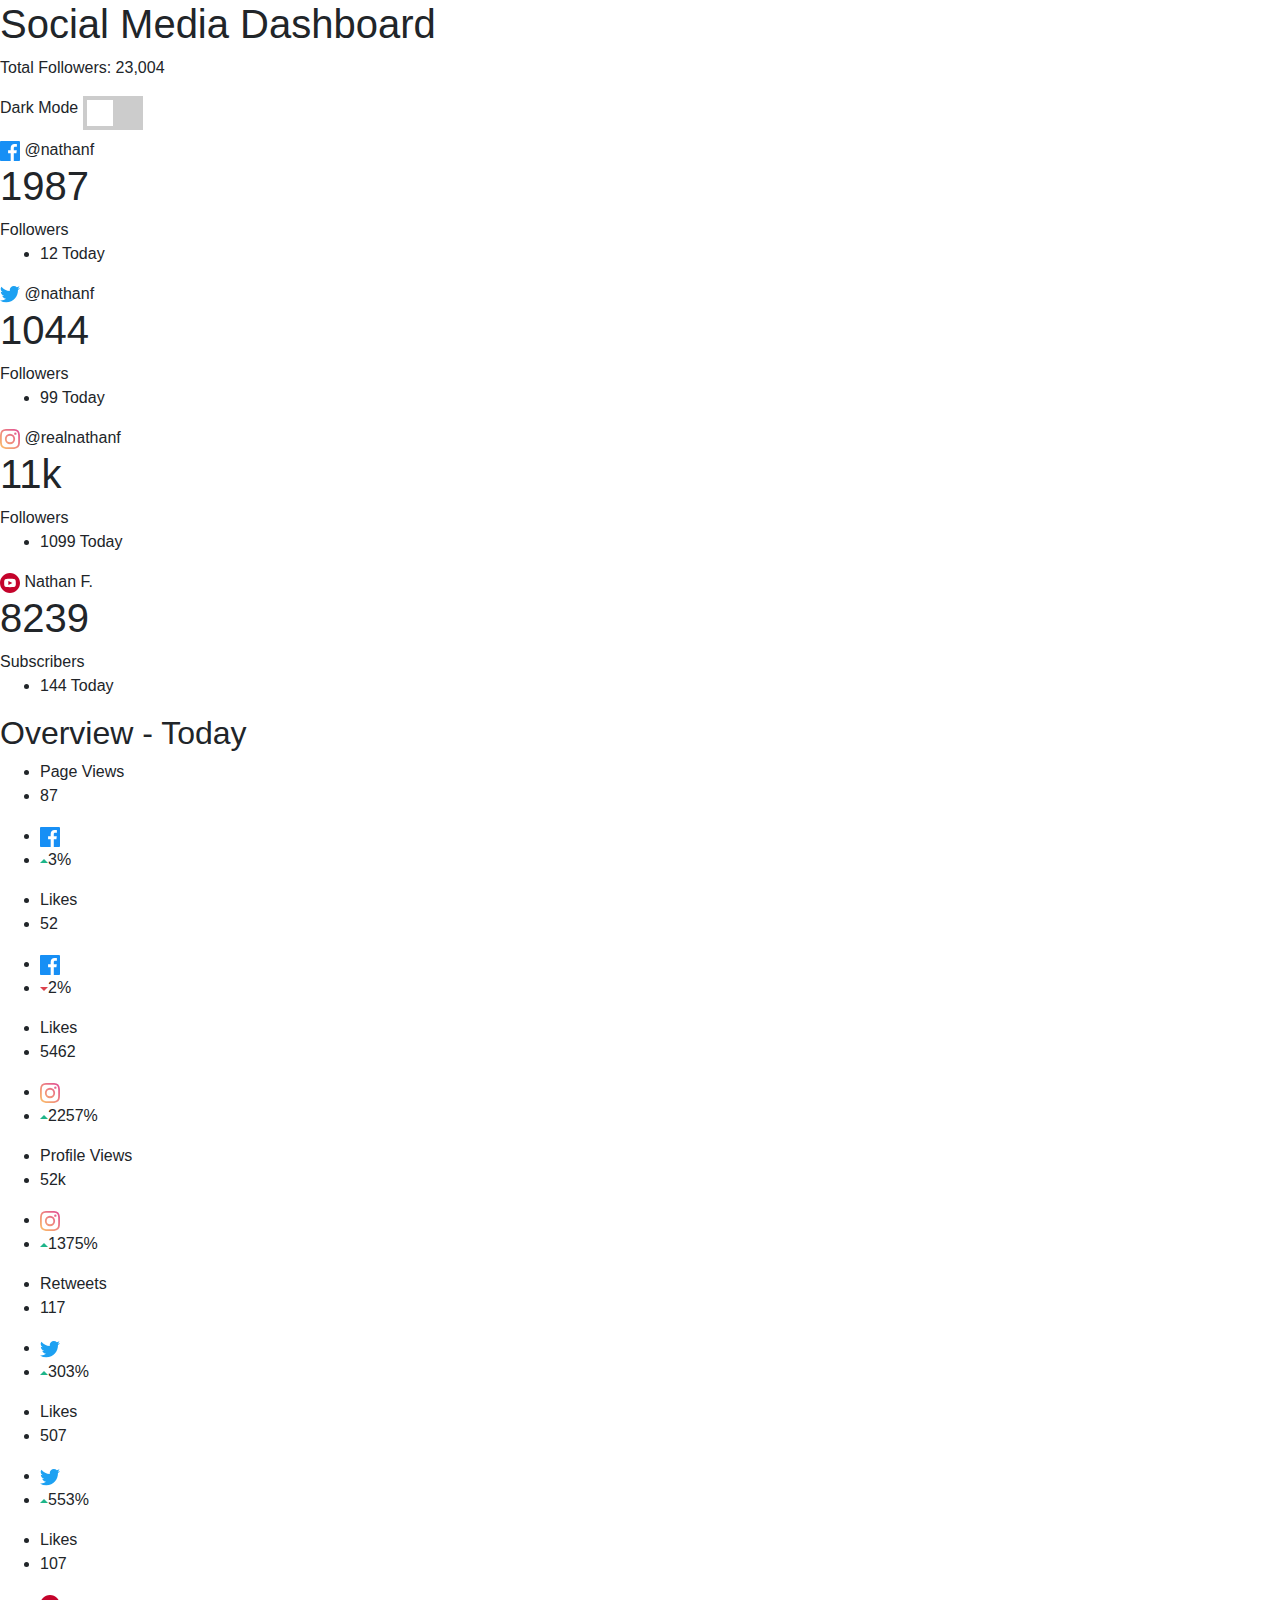
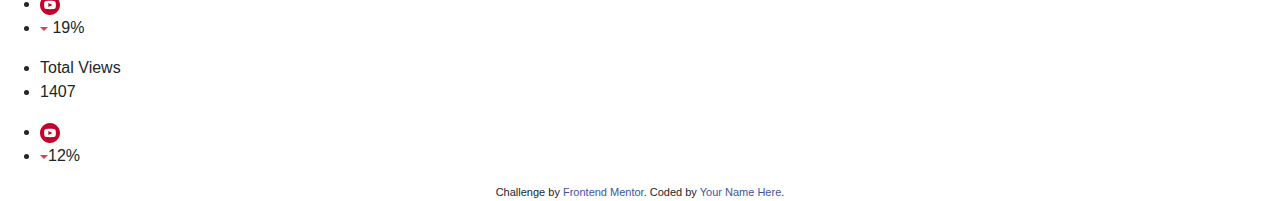
==== index.html @ 56455c92 "Complete html part of challenge" ====
<!DOCTYPE html>
<html lang="en">

<head>
  <meta charset="UTF-8">
  <meta name="viewport" content="width=device-width, initial-scale=1.0"> <!-- displays site properly based on user's device -->

  <link rel="icon" type="image/png" sizes="32x32" href="./images/favicon-32x32.png">

  <title>Frontend Mentor | [Challenge Name Here]</title>

  <!-- Feel free to remove these styles or customise in your own stylesheet 👍 -->

  <link rel="stylesheet" href="https://stackpath.bootstrapcdn.com/bootstrap/4.4.1/css/bootstrap.min.css" integrity="sha384-Vkoo8x4CGsO3+Hhxv8T/Q5PaXtkKtu6ug5TOeNV6gBiFeWPGFN9MuhOf23Q9Ifjh" crossorigin="anonymous">
  <link rel="stylesheet" href="css/styles.css">
</head>

<body>

  <h1>Social Media Dashboard</h1>
  <p>Total Followers: 23,004</p>
  Dark Mode
  <label class="switch">
    <input type="checkbox">
    <span class="slider round"></span>
  </label>


  <div class="">
    <div class="">

      <div class="">
        <img src="images\icon-facebook.svg" alt="">
        @nathanf
      </div>

      <div class="">
        <h1>1987</h1>
        Followers
      </div>
      <div class="">
        <ul>
          <li> 12 Today </li>
        </ul>

      </div>


    </div>

    <div class="">
      <div class="">
        <img src="images\icon-twitter.svg" alt="">
        @nathanf
      </div>

      <h1>1044</h1>
      Followers
      <ul>
        <li>99 Today</li>
      </ul>

    </div>

    <div class="">

      <div class="">
        <img src="images\icon-instagram.svg" alt="">
        @realnathanf
      </div>
      <div class="">
        <h1>11k</h1>
        Followers
      </div>
      <div class="">
        <ul>
          <li>1099 Today </li>
        </ul>
      </div>


    </div>

    <div class="">

      <div class="">
        <img src="images\icon-youtube.svg" alt="">
        Nathan F.
      </div>

      <div class="">
        <h1>8239</h1>
        Subscribers
      </div>
      <div class="">
        <ul>
          <li>144 Today </li>
        </ul>
      </div>

    </div>

  </div>


  <h2>Overview - Today</h2>
  <div class="">
    <div class="">
      <div class="">
        <ul>
          <li>Page Views</li>
          <li>87</li>
        </ul>
      </div>
      <div class="">
        <ul>
          <li><img src="images\icon-facebook.svg" alt=""></li>
          <li><img src="images\icon-up.svg" alt="">3%</li>
        </ul>
      </div>


    </div>
    <div class="">
      <div class="">
        <ul>
          <li>Likes</li>
          <li>52</li>
        </ul>
      </div>
      <div class="">
        <ul >
          <li><img src="images\icon-facebook.svg" alt=""></li>
          <li><img src="images\icon-down.svg" alt="">2%</li>
        </ul>
      </div>

    </div>
    <div class="">
      <div class="">
        <ul>
          <li>Likes</li>
          <li>5462</li>
        </ul>
      </div>
      <div class="">
        <ul>
          <li><img src="images\icon-instagram.svg" alt=""></li>
          <li><img src="images\icon-up.svg" alt="">2257%</li>
        </ul>
      </div>

    </div>
    <div class="">
      <div class="">
        <ul>
          <li> Profile Views</li>
          <li>52k</li>
        </ul>
      </div>
      <div class="">
        <ul>
          <li><img src="images\icon-instagram.svg" alt=""></li>
          <li><img src="images\icon-up.svg" alt="">1375%</li>
        </ul>
      </div>
    </div>
  </div>
  <div class="">
    <div class="">
      <div class="">
        <ul>
          <li>Retweets</li>
          <li>117</li>
        </ul>
      </div>
      <div class="">
        <ul>
          <li><img src="images\icon-twitter.svg" alt=""></li>
          <li><img src="images\icon-up.svg" alt="">303%</li>
        </ul>
      </div>

    </div>
    <div class="">
      <div class="">
        <ul>
          <li> Likes</li>
          <li>507</li>
        </ul>
      </div>
      <div class="">
        <ul>
          <li><img src="images\icon-twitter.svg" alt=""></li>
          <li><img src="images\icon-up.svg" alt="">553%</li>
        </ul>
      </div>

    </div>

    <div class="">
      <div class="">
        <ul>
          <li>Likes</li>
          <li>107</li>
        </ul>
      </div>
      <div class="">
        <ul>
          <li><img src="images\icon-youtube.svg" alt=""></li>
          <li><img src="images\icon-down.svg" alt=""> 19%</li>
        </ul>
      </div>

    </div>
    <div class="">
      <div class="">
        <ul>
          <li>Total Views</li>
          <li> 1407</li>
        </ul>

      </div>
      <div class="">
        <ul>
          <li><img src="images\icon-youtube.svg" alt=""></li>
          <li><img src="images\icon-down.svg" alt="">12%</li>
        </ul>


      </div>

    </div>
  </div>

  <div class="attribution">
    Challenge by <a href="https://www.frontendmentor.io?ref=challenge" target="_blank">Frontend Mentor</a>.
    Coded by <a href="#">Your Name Here</a>.
  </div>
</body>

</html>
---- css/styles.css ----
.switch{
  position: relative;
  display: inline-block;
  width: 60px;
  height: 34px;
}
.switch input{
  opacity: 0;
  width: 0;
  height: 0;
}
.slider{
  position: absolute;
  cursor: pointer;
  top: 0;
  left: 0;
  right: 0;
  bottom: 0;
  background-color: #ccc;
  -webkit*transition: .4s;
  transition: .4s;
}
.slider:before {
  position: absolute;
  content: "";
  height: 26px;
  width: 26px;
  left: 4px;
  bottom: 4px;
  background-color: white;
  -webkit-transition: .4s;
  transition: .4s;
}



.attribution {
  font-size: 11px;
  text-align: center;
}

.attribution a {
  color: hsl(228, 45%, 44%);
}
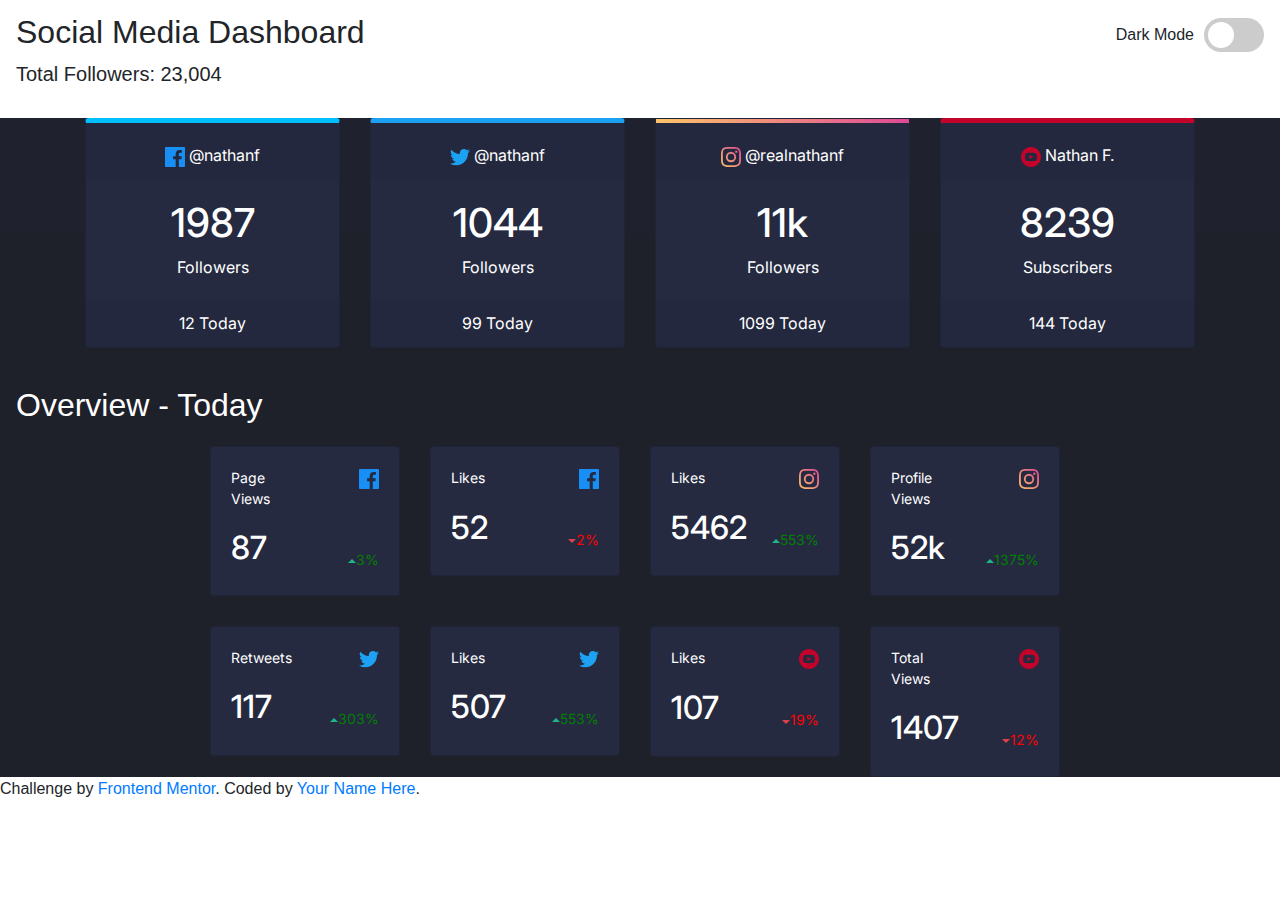
==== commit c0d386a1: "Make Overview-Today" ====
--- a/index.html
+++ b/index.html
@@ -13,230 +13,315 @@
 
   <link rel="stylesheet" href="https://stackpath.bootstrapcdn.com/bootstrap/4.4.1/css/bootstrap.min.css" integrity="sha384-Vkoo8x4CGsO3+Hhxv8T/Q5PaXtkKtu6ug5TOeNV6gBiFeWPGFN9MuhOf23Q9Ifjh" crossorigin="anonymous">
   <link rel="stylesheet" href="css/styles.css">
+  <!-- Google font -->
+  <link href="https://fonts.googleapis.com/css2?family=Inter&display=swap" rel="stylesheet">
+
 </head>
 
 <body>
-
-  <h1>Social Media Dashboard</h1>
-  <p>Total Followers: 23,004</p>
-  Dark Mode
-  <label class="switch">
-    <input type="checkbox">
-    <span class="slider round"></span>
-  </label>
-
-
-  <div class="">
-    <div class="">
-
-      <div class="">
-        <img src="images\icon-facebook.svg" alt="">
-        @nathanf
-      </div>
-
-      <div class="">
-        <h1>1987</h1>
-        Followers
-      </div>
-      <div class="">
-        <ul>
-          <li> 12 Today </li>
-        </ul>
-
-      </div>
-
-
-    </div>
-
-    <div class="">
-      <div class="">
-        <img src="images\icon-twitter.svg" alt="">
-        @nathanf
-      </div>
-
-      <h1>1044</h1>
-      Followers
-      <ul>
-        <li>99 Today</li>
-      </ul>
-
-    </div>
-
-    <div class="">
-
-      <div class="">
-        <img src="images\icon-instagram.svg" alt="">
-        @realnathanf
-      </div>
-      <div class="">
-        <h1>11k</h1>
-        Followers
-      </div>
-      <div class="">
-        <ul>
-          <li>1099 Today </li>
-        </ul>
-      </div>
-
-
-    </div>
-
-    <div class="">
-
-      <div class="">
-        <img src="images\icon-youtube.svg" alt="">
-        Nathan F.
-      </div>
-
-      <div class="">
-        <h1>8239</h1>
-        Subscribers
-      </div>
-      <div class="">
-        <ul>
-          <li>144 Today </li>
-        </ul>
-      </div>
-
-    </div>
-
+  <!-- <div class="nav"> -->
+  <div class="navbar">
+    <span class="navbar-brand">
+      <h2 class="brand">Social Media Dashboard</h2>
+      <p>Total Followers: 23,004</p>
+    </span>
+    <form class="form-inline" action="index.html" method="post">
+      <!-- <span >Dark Mode</span> -->
+      <span class="titleBtn">Dark Mode</span>
+      <label class="switch">
+        <input type="checkbox">
+        <span class="slider round"></span>
+      </label>
   </div>
-
-
-  <h2>Overview - Today</h2>
-  <div class="">
-    <div class="">
-      <div class="">
-        <ul>
-          <li>Page Views</li>
-          <li>87</li>
-        </ul>
-      </div>
-      <div class="">
-        <ul>
-          <li><img src="images\icon-facebook.svg" alt=""></li>
-          <li><img src="images\icon-up.svg" alt="">3%</li>
-        </ul>
-      </div>
-
-
-    </div>
-    <div class="">
-      <div class="">
-        <ul>
-          <li>Likes</li>
-          <li>52</li>
-        </ul>
-      </div>
-      <div class="">
-        <ul >
-          <li><img src="images\icon-facebook.svg" alt=""></li>
-          <li><img src="images\icon-down.svg" alt="">2%</li>
-        </ul>
-      </div>
-
-    </div>
-    <div class="">
-      <div class="">
-        <ul>
-          <li>Likes</li>
-          <li>5462</li>
-        </ul>
-      </div>
-      <div class="">
-        <ul>
-          <li><img src="images\icon-instagram.svg" alt=""></li>
-          <li><img src="images\icon-up.svg" alt="">2257%</li>
-        </ul>
-      </div>
-
-    </div>
-    <div class="">
-      <div class="">
-        <ul>
-          <li> Profile Views</li>
-          <li>52k</li>
-        </ul>
-      </div>
-      <div class="">
-        <ul>
-          <li><img src="images\icon-instagram.svg" alt=""></li>
-          <li><img src="images\icon-up.svg" alt="">1375%</li>
-        </ul>
-      </div>
-    </div>
-  </div>
-  <div class="">
-    <div class="">
-      <div class="">
-        <ul>
-          <li>Retweets</li>
-          <li>117</li>
-        </ul>
-      </div>
-      <div class="">
-        <ul>
-          <li><img src="images\icon-twitter.svg" alt=""></li>
-          <li><img src="images\icon-up.svg" alt="">303%</li>
-        </ul>
-      </div>
-
-    </div>
-    <div class="">
-      <div class="">
-        <ul>
-          <li> Likes</li>
-          <li>507</li>
-        </ul>
-      </div>
-      <div class="">
-        <ul>
-          <li><img src="images\icon-twitter.svg" alt=""></li>
-          <li><img src="images\icon-up.svg" alt="">553%</li>
-        </ul>
-      </div>
-
-    </div>
-
-    <div class="">
-      <div class="">
-        <ul>
-          <li>Likes</li>
-          <li>107</li>
-        </ul>
-      </div>
-      <div class="">
-        <ul>
-          <li><img src="images\icon-youtube.svg" alt=""></li>
-          <li><img src="images\icon-down.svg" alt=""> 19%</li>
-        </ul>
-      </div>
-
-    </div>
-    <div class="">
-      <div class="">
-        <ul>
-          <li>Total Views</li>
-          <li> 1407</li>
-        </ul>
-
-      </div>
-      <div class="">
-        <ul>
-          <li><img src="images\icon-youtube.svg" alt=""></li>
-          <li><img src="images\icon-down.svg" alt="">12%</li>
-        </ul>
-
-
-      </div>
-
-    </div>
-  </div>
-
-  <div class="attribution">
-    Challenge by <a href="https://www.frontendmentor.io?ref=challenge" target="_blank">Frontend Mentor</a>.
-    Coded by <a href="#">Your Name Here</a>.
-  </div>
+  </form>
+
+
+  <header>
+
+
+    <div class="container">
+      <div class="row">
+        <div class="col">
+          <div class="card facebookCard" style="max-width:18rem">
+            <div class="card-header">
+              <img src="images\icon-facebook.svg" alt="">
+              @nathanf
+            </div>
+
+            <div class="card-body">
+              <h1>1987</h1>
+              Followers
+            </div>
+            <div class="card-footer">
+              12 Today
+            </div>
+          </div>
+
+        </div>
+        <div class="col">
+          <div class="card twitterCard" style="max-width:18rem">
+            <div class="card-header">
+              <img src="images\icon-twitter.svg" alt="">
+              @nathanf
+            </div>
+            <div class="card-body">
+              <h1>1044</h1>
+              Followers
+            </div>
+            <div class="card-footer">
+              99 Today
+            </div>
+          </div>
+        </div>
+        <div class="col">
+
+          <div class="card " style="max-width:18rem">
+            <div class="instagramCard">
+            </div>
+            <div class="card-header">
+
+              <img src="images\icon-instagram.svg" alt="">
+              @realnathanf
+            </div>
+            <div class="card-body">
+              <h1>11k</h1>
+              Followers
+            </div>
+            <div class="card-footer">
+
+              1099 Today
+
+            </div>
+          </div>
+        </div>
+        <div class="col">
+          <div class="card youtubeCard" style="max-width:18rem">
+            <div class="card-header">
+              <img src="images\icon-youtube.svg" alt="">
+              Nathan F.
+            </div>
+
+            <div class="card-body">
+              <h1>8239</h1>
+              Subscribers
+            </div>
+            <div class="card-footer">
+              144 Today
+            </div>
+
+          </div>
+        </div>
+      </div>
+    </div>
+  </header>
+
+
+  <section class="overview">
+    <div class="navbar">
+      <span class="navbar-brand">
+        <h2>Overview - Today</h2>
+      </div>
+    </div>
+    <!--  -->
+
+    <div class="row ">
+      <div class="col firstCol">
+        <div class="card">
+          <div class="container">
+            <div class="row">
+              <div class="col left">
+                Page Views
+              </div>
+              <div class="col right">
+                <img src="images\icon-facebook.svg" alt="">
+              </div>
+            </div>
+            <div class="row footer">
+              <div class="col left">
+              <h2>87</h2>
+              </div>
+              <div class="col right">
+              <span class="green-num">  <img src="images\icon-up.svg" alt="">3%</span>
+              </div>
+            </div>
+          </div>
+        </div>
+      </div>
+      <div class="col">
+        <div class="card">
+          <div class="container">
+            <div class="row">
+              <div class="col left">
+                Likes
+              </div>
+              <div class="col right">
+                <img src="images\icon-facebook.svg" alt="">
+              </div>
+            </div>
+            <div class="row footer">
+              <div class="co leftl">
+                <h2>52</h2>
+              </div>
+              <div class="col right">
+                <span class="red-num"><img src="images\icon-down.svg" alt="">2%</span>
+              </div>
+            </div>
+          </div>
+        </div>
+      </div>
+      <div class="col">
+        <div class="card">
+          <div class="container">
+            <div class="row">
+              <div class="col left">
+                Likes
+              </div>
+              <div class="col right">
+                <img src="images\icon-instagram.svg" alt="">
+              </div>
+            </div>
+            <div class="row footer">
+              <div class="col left">
+                <h2>5462</h2>
+              </div>
+              <div class="col right">
+                <span class="green-num"><img src="images\icon-up.svg" alt="">553%</span>
+              </div>
+            </div>
+          </div>
+        </div>
+      </div>
+      <div class="col lastCol">
+        <div class="card">
+          <div class="container">
+            <div class="row">
+              <div class="col left">
+                Profile Views
+              </div>
+              <div class="col right">
+                <img src="images\icon-instagram.svg" alt="">
+
+              </div>
+            </div>
+            <div class="row footer">
+              <div class="col left">
+                <h2>52k</h2>
+              </div>
+              <div class="col right">
+              <span class="green-num">  <img src="images\icon-up.svg" alt="">1375%</span>
+              </div>
+            </div>
+          </div>
+        </div>
+      </div>
+    </div>
+    <div class="row set-row">
+      <div class="col firstCol">
+        <div class="card">
+          <div class="container">
+            <div class="row">
+              <div class="col left">
+                  Retweets
+              </div>
+              <div class="col right">
+                <img src="images\icon-twitter.svg" alt="">
+              </div>
+            </div>
+            <div class="row footer">
+              <div class="col left">
+                <h2>117</h2>
+              </div>
+              <div class="col right">
+                <span class="green-num"><img src="images\icon-up.svg" alt="">303%</span>
+              </div>
+            </div>
+          </div>
+        </div>
+      </div>
+      <div class="col">
+        <div class="card">
+          <div class="container">
+            <div class="row">
+              <div class="col left">
+                Likes
+              </div>
+              <div class="col right">
+                <img src="images\icon-twitter.svg" alt="">
+              </div>
+            </div>
+            <div class="row footer">
+              <div class="co leftl">
+              <h2>507</h2>
+              </div>
+              <div class="col right">
+              <span class="green-num">  <img src="images\icon-up.svg" alt="">553%</span>
+              </div>
+            </div>
+          </div>
+        </div>
+      </div>
+      <div class="col">
+        <div class="card">
+          <div class="container">
+            <div class="row">
+              <div class="col left">
+                Likes
+              </div>
+              <div class="col right">
+                <img src="images\icon-youtube.svg" alt="">
+              </div>
+            </div>
+            <div class="row footer">
+              <div class="col left">
+                <h2>107</h2>
+              </div>
+              <div class="col right">
+                 <span class="red-num"><img src="images\icon-down.svg" alt="">19%</span>
+              </div>
+            </div>
+          </div>
+        </div>
+      </div>
+      <div class="col lastCol">
+        <div class="card">
+          <div class="container">
+            <div class="row">
+              <div class="col left">
+                  Total Views
+              </div>
+              <div class="col right">
+                <img src="images\icon-youtube.svg" alt="">
+
+              </div>
+            </div>
+            <div class="row footer">
+              <div class="col left">
+                <h2>1407</h2>
+              </div>
+              <div class="col right">
+                <span class="red-num"> <img src="images\icon-down.svg" alt="">12%</span>
+              </div>
+            </div>
+          </div>
+        </div>
+      </div>
+    </div>
+
+
+
+  </section>
+  <footer>
+    <div class="attribution">
+      Challenge by <a href="https://www.frontendmentor.io?ref=challenge" target="_blank">Frontend Mentor</a>.
+      Coded by <a href="#">Your Name Here</a>.
+    </div>
+  </footer>
+
+
+  <!-- jQuery -->
+  <script src="https://code.jquery.com/jquery-3.4.1.slim.min.js" integrity="sha384-J6qa4849blE2+poT4WnyKhv5vZF5SrPo0iEjwBvKU7imGFAV0wwj1yYfoRSJoZ+n" crossorigin="anonymous"></script>
+  <script src="https://cdn.jsdelivr.net/npm/popper.js@1.16.0/dist/umd/popper.min.js" integrity="sha384-Q6E9RHvbIyZFJoft+2mJbHaEWldlvI9IOYy5n3zV9zzTtmI3UksdQRVvoxMfooAo" crossorigin="anonymous"></script>
+  <script src="https://stackpath.bootstrapcdn.com/bootstrap/4.4.1/js/bootstrap.min.js" integrity="sha384-wfSDF2E50Y2D1uUdj0O3uMBJnjuUD4Ih7YwaYd1iqfktj0Uod8GCExl3Og8ifwB6" crossorigin="anonymous"></script>
 </body>
 
 </html>
--- a/css/styles.css
+++ b/css/styles.css
@@ -1,15 +1,46 @@
-.switch{
+header {
+  height: 115px;
+  background-color: hsl(232, 19%, 15%);
+  text-align: center;
+}
+
+section {
+  color: white;
+  padding-top: 140px;
+  background-color: hsl(230, 17%, 14%);
+}
+
+.navbar + footer{
+  color: hsl(0, 0%, 100%);
+  font-size: 14px;
+  font-family: 'Inter', sans-serif;
+  padding: 15px 205px;
+  background-color: hsl(232, 19%, 15%);
+}
+
+form {
+  margin-bottom: 3rem;
+}
+
+/* Button */
+.titleBtn {
+  margin-right: 10px;
+}
+
+.switch {
   position: relative;
   display: inline-block;
   width: 60px;
   height: 34px;
 }
-.switch input{
+
+.switch input {
   opacity: 0;
   width: 0;
   height: 0;
 }
-.slider{
+
+.slider {
   position: absolute;
   cursor: pointer;
   top: 0;
@@ -20,6 +51,7 @@
   -webkit*transition: .4s;
   transition: .4s;
 }
+
 .slider:before {
   position: absolute;
   content: "";
@@ -32,13 +64,118 @@
   transition: .4s;
 }
 
+input:checked+.slider {
+  background-color: #2196F3;
+}
+
+input:focus+.slider {
+  box-shadow: 0 0 1px #2196F3;
+}
+
+input:checked+.slider:before {
+  -webkit-transform: translateX(26px);
+  -ms-transform: translateX(26px);
+  transform: translateX(26px);
+}
+
+.slider.round {
+  border-radius: 34px;
+}
+
+.slider.round:before {
+  border-radius: 50%;
+}
+
+.card {
+  background-color: hsl(228, 28%, 20%);
+  color: hsl(0, 0%, 100%);
+  font-family: 'Inter', sans-serif;
+}
+
+.card-header {
+  border-bottom: none;
+  padding-top: 20px;
+}
+
+.card-footer {
+  border-top: none;
+}
+
+.facebookCard {
+  border-top: 5px solid hsl(195, 100%, 50%);
+  max-width: 18rem;
+}
+
+.twitterCard {
+  border-top: 5px solid hsl(203, 89%, 53%);
+  max-width: 18rem;
+}
+
+.instagramCard {
+  padding: 2px;
+  background-image: linear-gradient(to right, hsl(37, 97%, 70%), hsl(329, 70%, 58%));
+  max-width: 18rem;
+}
+
+.youtubeCard {
+  border-top: 5px solid hsl(348, 97%, 39%);
+  max-width: 18rem;
+}
+
+section .card {
+  padding: 20px;
+  margin: 0 15px 0 15px;
+  font-size: 14px;
+}
+section .col{
+  width:
+}
+section .navbar{
+  background-color: hsl(230, 17%, 14%);
+}
+.set-row{
+  /* width: 1560px; */
+  margin-top: 30px;
+}
+
+.firstCol {
+  margin-left: 210px;
+}
+
+.lastCol {
+  margin-right: 220px;
+}
+.lastCol .card{
+margin-left: 15px;
+}
+.firstCol .card{
+margin-right: 15px;
+}
+.footer {
+  margin-top: 20px;
+}
 
 
-.attribution {
-  font-size: 11px;
-  text-align: center;
+.right {
+  text-align: right;
 }
 
-.attribution a {
-  color: hsl(228, 45%, 44%);
+.left {
+  text-align: left;
 }
+.green-num{
+  color: green;
+  position: relative;
+  top: 20px;
+}
+.red-num{
+  color: red;
+  position: relative;
+    top: 20px;
+}
+
+
+section .col {
+  display: table-cell;
+  padding: 0;
+}
